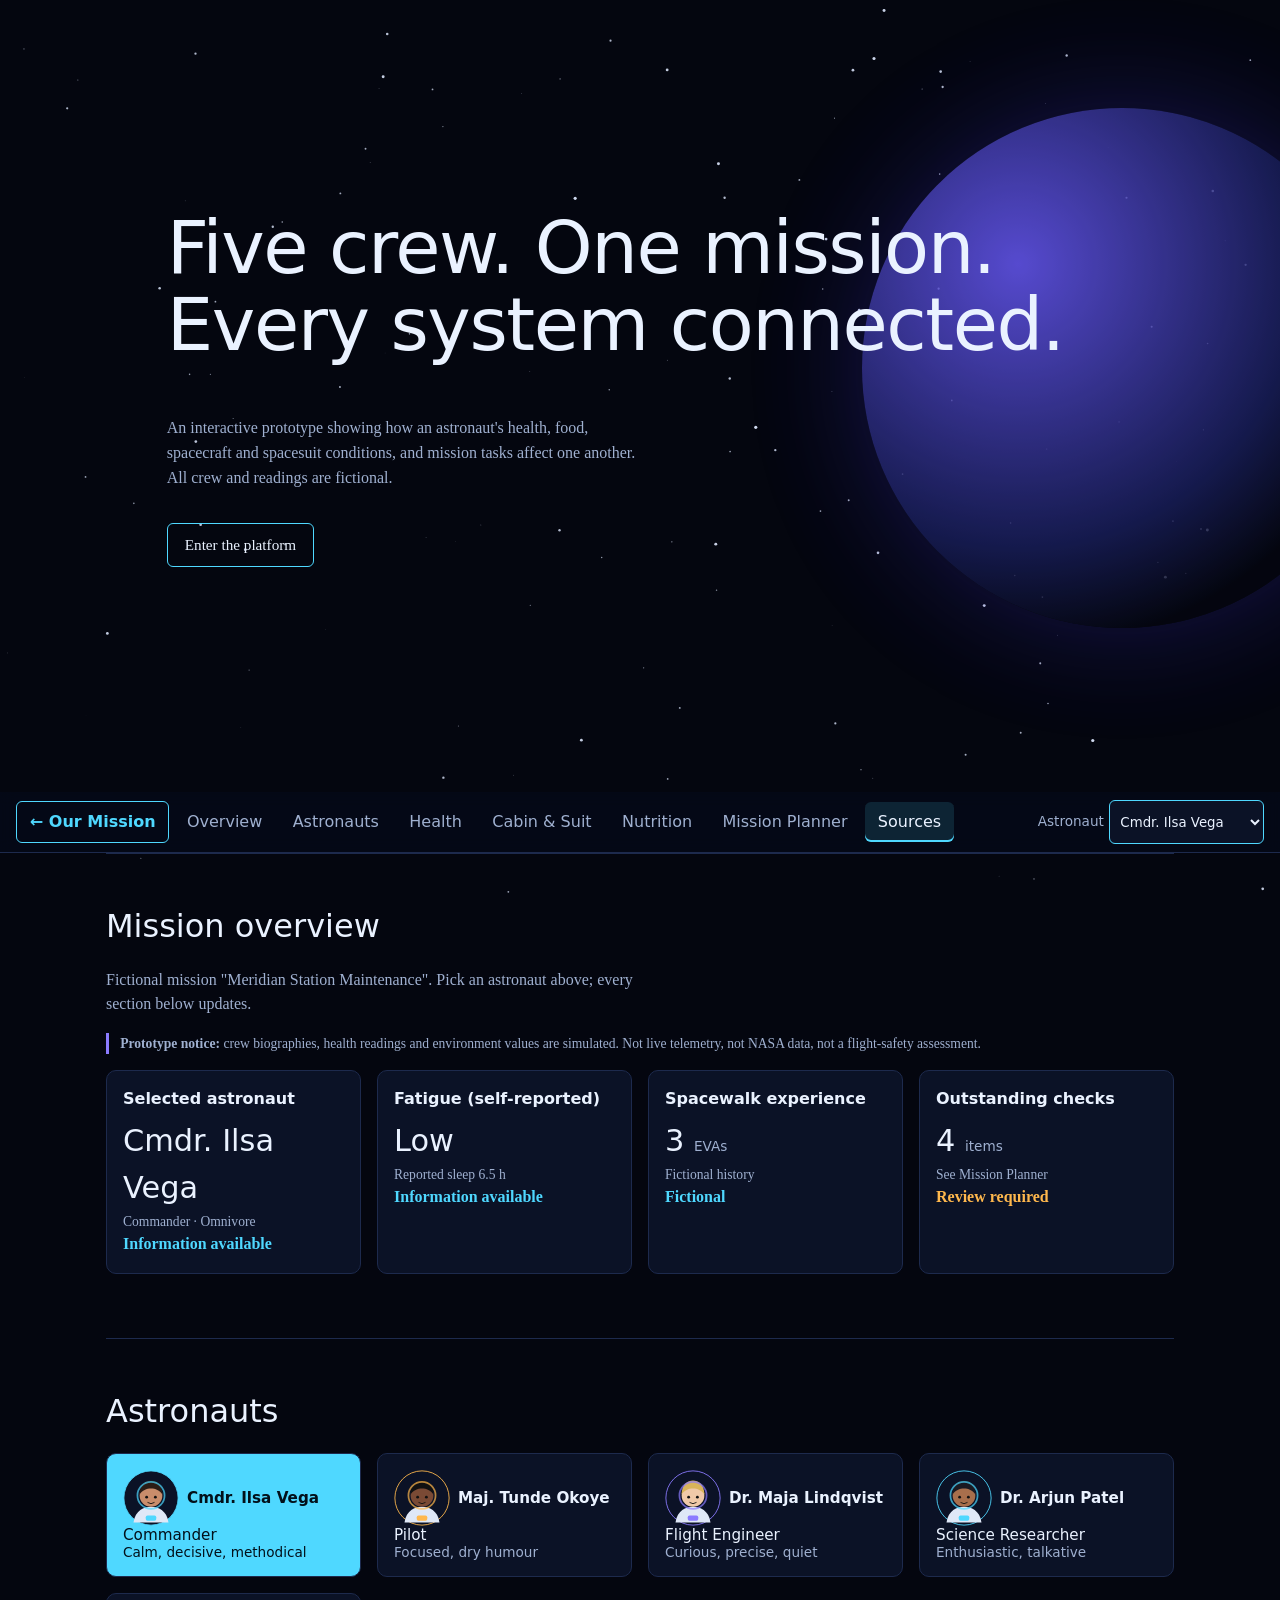
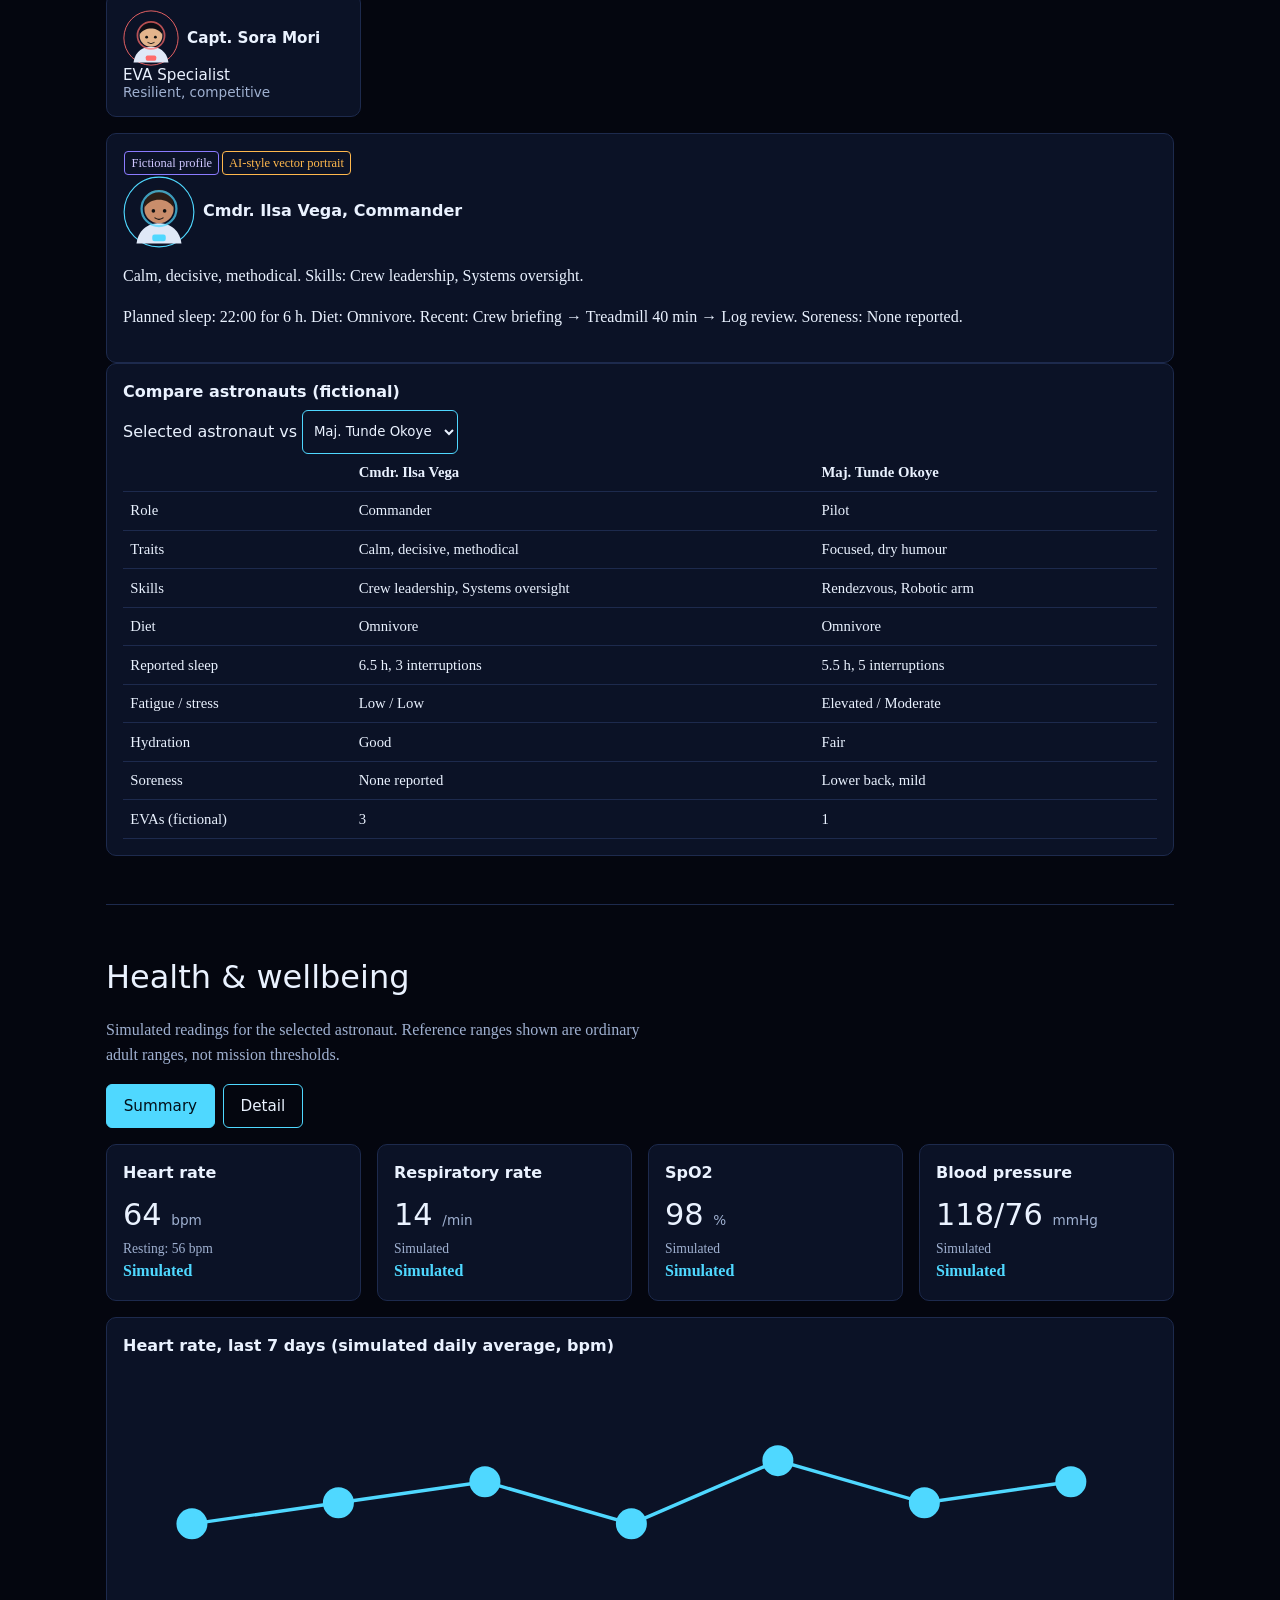
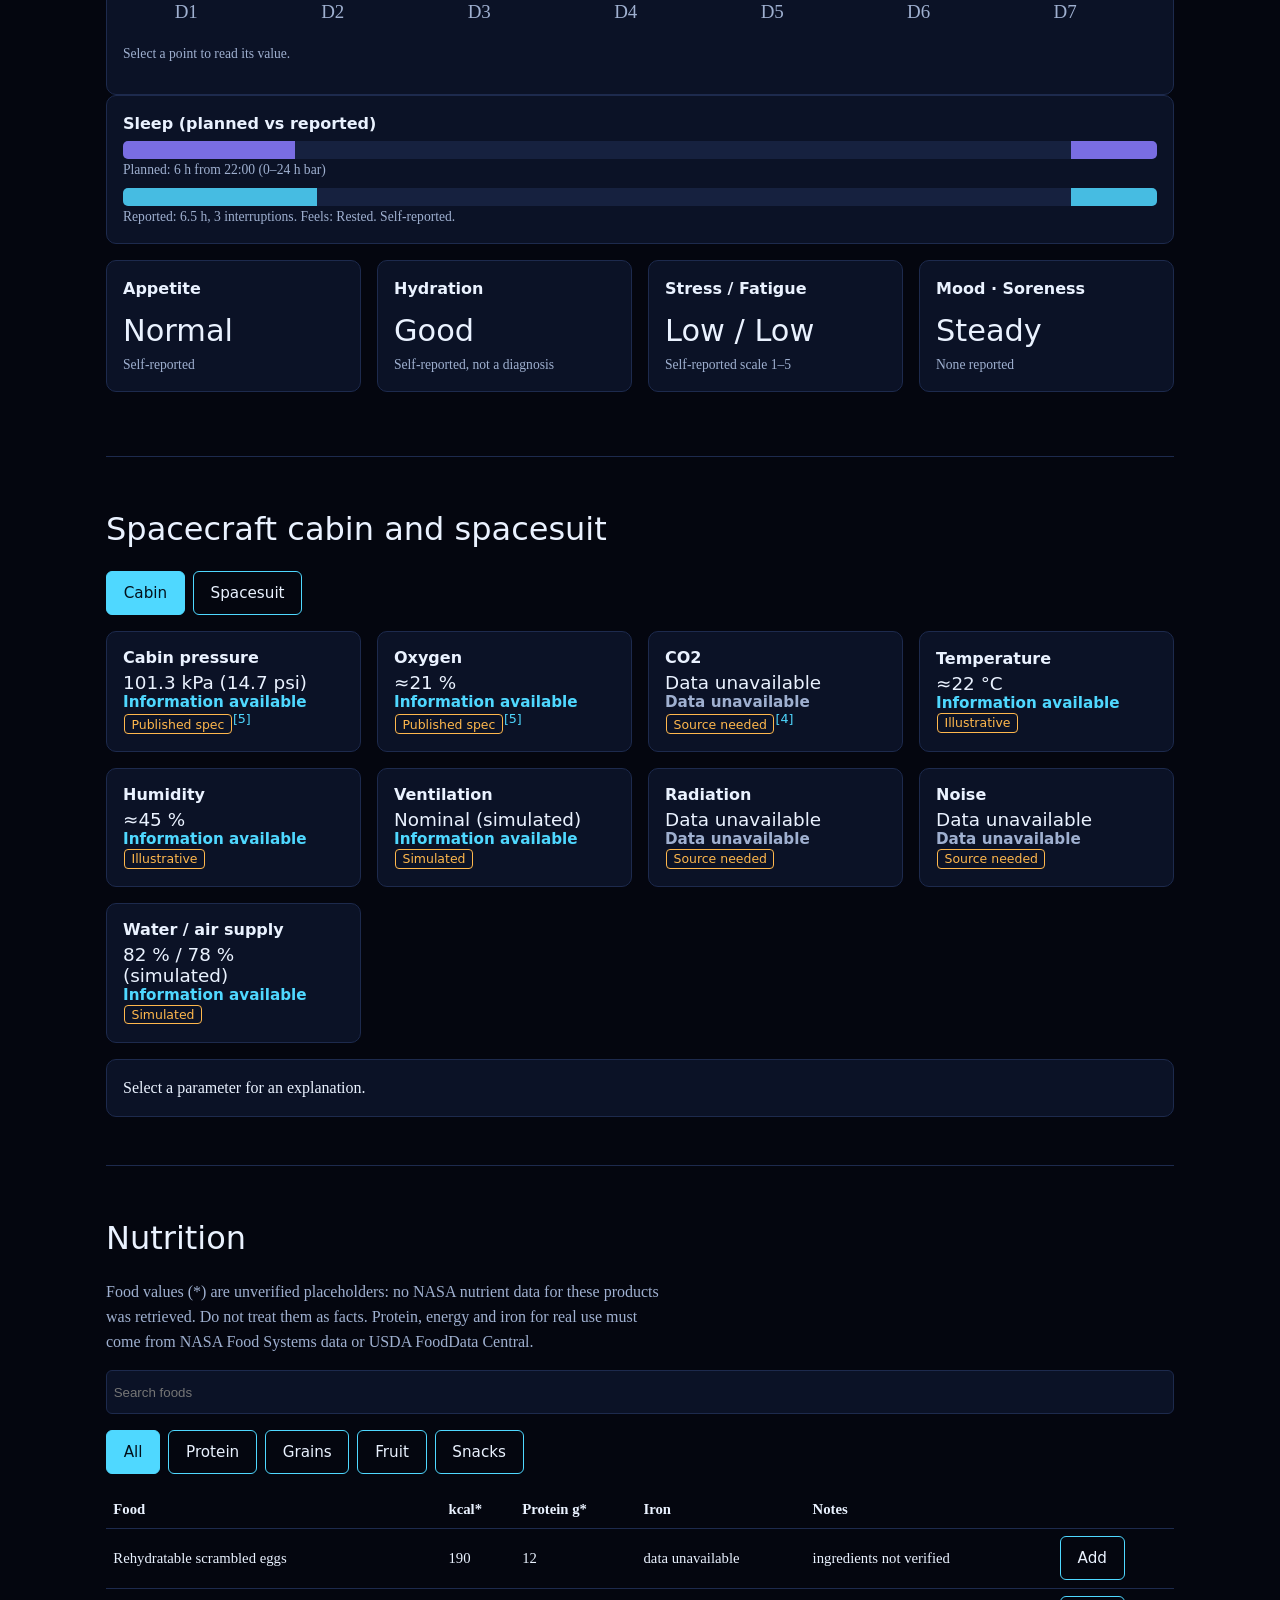
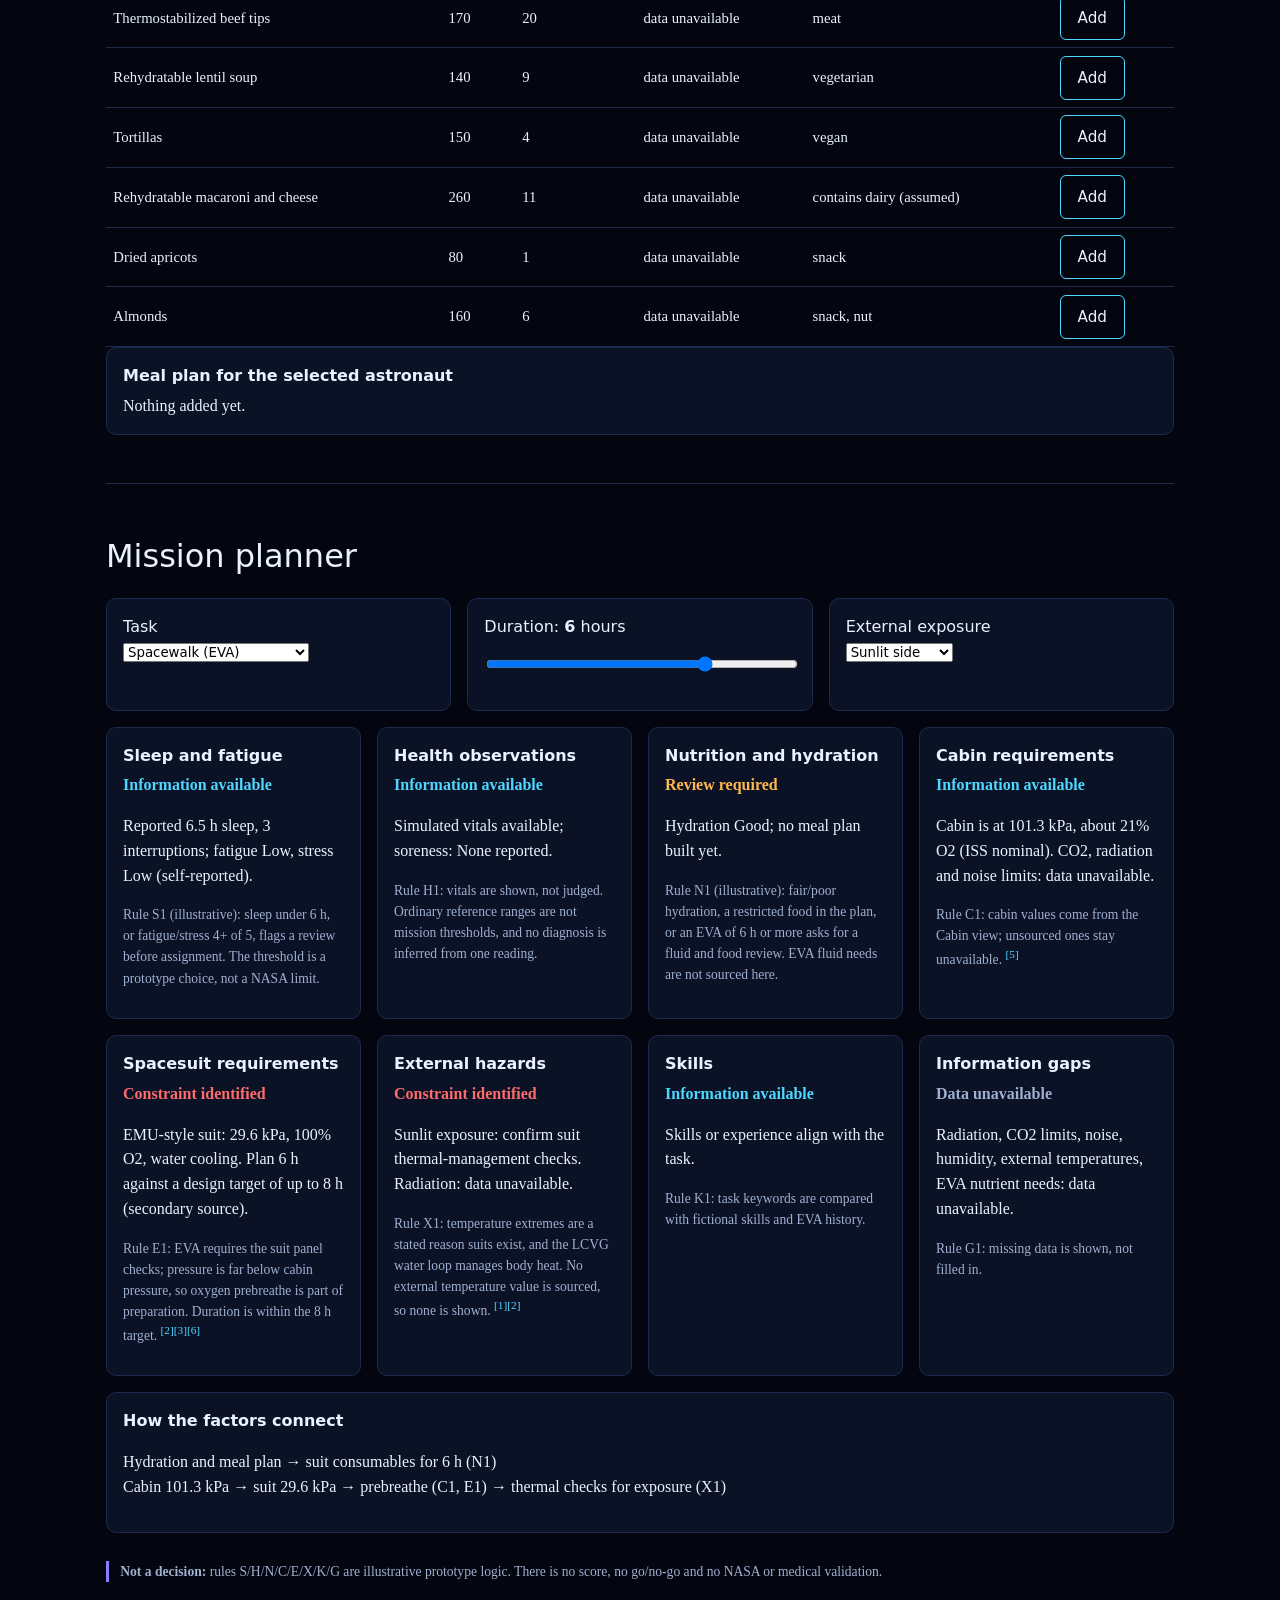
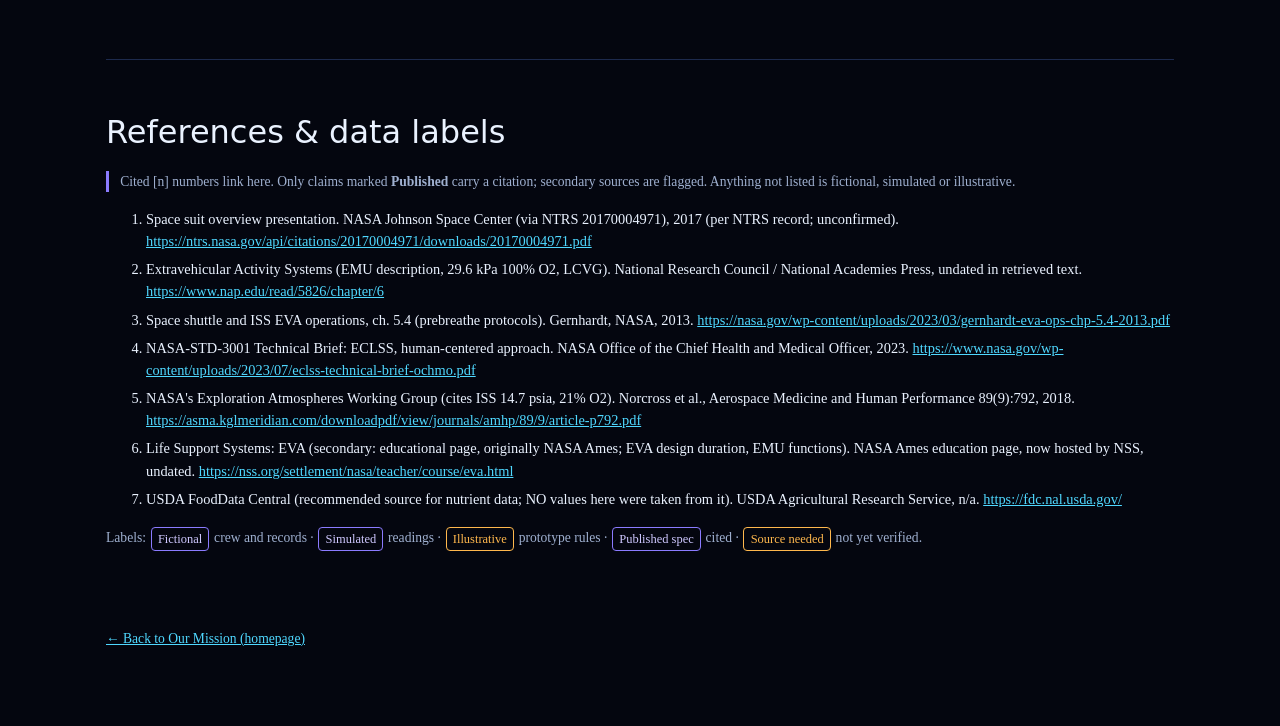
==== platform.html @ 0f28cec6 "Add files via upload" ====
<!DOCTYPE html><html lang="en"><head><meta charset="utf-8"><meta name="viewport" content="width=device-width,initial-scale=1,viewport-fit=cover"><title>Interactive Platform | Orbital Readiness (fictional prototype)</title><meta name="description" content="Prototype: astronaut health, nutrition, environment and mission readiness. All data fictional.">
<link rel="stylesheet" href="platform.css"></head><body>
<a class="skip" href="#overview">Skip to platform</a><canvas id="stars" aria-hidden="true"></canvas><div class="planet" aria-hidden="true"></div>
<header class="hero"><h1>Five crew. One mission. Every system connected.</h1>
<p>An interactive prototype showing how an astronaut's health, food, spacecraft and spacesuit conditions, and mission tasks affect one another. All crew and readings are fictional.</p>
<p><a class="btn" href="#overview" style="text-decoration:none;display:inline-block;width:max-content">Enter the platform</a></p></header>
<nav aria-label="Platform sections"><a class="back" href="index.html">&larr; Our Mission</a><a href="#overview">Overview</a><a href="#astronauts">Astronauts</a><a href="#health">Health</a><a href="#cabin">Cabin &amp; Suit</a><a href="#nutrition">Nutrition</a><a href="#planner">Mission Planner</a><a href="#sources">Sources</a>
<label class="u" for="who" style="margin-left:auto">Astronaut</label><select id="who" style="margin-left:0"></select></nav>
<main>
<section id="overview"><h2>Mission overview</h2><p class="sub">Fictional mission "Meridian Station Maintenance". Pick an astronaut above; every section below updates.</p><div class="note"><b>Prototype notice:</b> crew biographies, health readings and environment values are simulated. Not live telemetry, not NASA data, not a flight-safety assessment.</div><div class="grid" id="ovgrid"></div></section>
<section id="astronauts"><h2>Astronauts</h2><div class="grid" id="crew"></div><div class="card" id="prof"></div><div class="card"><h3>Compare astronauts (fictional)</h3><label for="cmp">Selected astronaut vs </label><select id="cmp" style="background:var(--panel);color:var(--tx);border:1px solid var(--cy);padding:.5em;border-radius:6px;min-height:44px"></select><div class="wrap"><table id="cmpt"></table></div></div></section>
<section id="health"><h2>Health &amp; wellbeing</h2><p class="sub">Simulated readings for the selected astronaut. Reference ranges shown are ordinary adult ranges, not mission thresholds.</p>
<div class="tabs" role="group" aria-label="View"><button id="vsum" aria-pressed="true">Summary</button><button id="vdet" aria-pressed="false">Detail</button></div>
<div class="grid" id="vitals"></div><div class="card"><h3>Heart rate, last 7 days (simulated daily average, bpm)</h3><div id="hrchart"></div><p class="u" id="hrread">Select a point to read its value.</p></div>
<div class="card"><h3>Sleep (planned vs reported)</h3><div id="sleep"></div></div><div class="grid" id="well"></div></section>
<section id="cabin"><h2>Spacecraft cabin and spacesuit</h2><div class="tabs"><button id="tc" aria-pressed="true">Cabin</button><button id="ts" aria-pressed="false">Spacesuit</button></div><div class="grid" id="env"></div><div class="card" id="envx">Select a parameter for an explanation.</div><div class="card" id="suitdiag" hidden><h3>Spacesuit life-support schematic (EMU-style, simplified, not to scale)</h3><div id="suitsvg"></div><div id="suitx" aria-live="polite">Select a component.</div></div></section>
<section id="nutrition"><h2>Nutrition</h2><p class="sub">Food values (*) are unverified placeholders: no NASA nutrient data for these products was retrieved. Do not treat them as facts. Protein, energy and iron for real use must come from NASA Food Systems data or USDA FoodData Central.</p>
<input type="search" id="q" placeholder="Search foods" aria-label="Search foods"><div class="tabs" id="cats"></div><div class="wrap"><table><thead><tr><th>Food</th><th>kcal*</th><th>Protein g*</th><th>Iron</th><th>Notes</th><th></th></tr></thead><tbody id="foods"></tbody></table></div>
<div class="card"><h3>Meal plan for the selected astronaut</h3><div id="plan" aria-live="polite">Nothing added yet.</div></div></section>
<section id="planner"><h2>Mission planner</h2><div class="grid"><div class="card"><label for="mt">Task</label><br><select id="mt"><option value="eva">Spacewalk (EVA)</option><option value="exp">Science experiment</option><option value="mnt">Equipment maintenance</option></select></div>
<div class="card"><label for="dur">Duration: <b id="dv">6</b> hours</label><input type="range" id="dur" min="1" max="8" value="6"></div>
<div class="card"><label for="sun">External exposure</label><br><select id="sun"><option value="sun">Sunlit side</option><option value="shade">Shadow side</option></select></div></div>
<div class="grid" id="assess"></div></section>
<section id="sources"><h2>References &amp; data labels</h2><div class="note">Cited [n] numbers link here. Only claims marked <b>Published</b> carry a citation; secondary sources are flagged. Anything not listed is fictional, simulated or illustrative.</div><ol class="refs" id="refs"></ol><p class="u">Labels: <span class="tag">Fictional</span> crew and records · <span class="tag">Simulated</span> readings · <span class="tag f">Illustrative</span> prototype rules · <span class="tag">Published spec</span> cited · <span class="tag f">Source needed</span> not yet verified.</p></section>
<p class="u"><a href="index.html">&larr; Back to Our Mission (homepage)</a></p></main>
<script src="platform.js"></script></body></html>
---- platform.css ----
:root{--bg:#04060f;--panel:#0b1226;--line:#1d2a4d;--tx:#eaf2ff;--mut:#9fb0d0;--cy:#4fd8ff;--vi:#8b7bff;--am:#ffb84d;--rd:#ff6b6b;box-sizing:border-box;padding-top:env(safe-area-inset-top,0px);padding-bottom:env(safe-area-inset-bottom,0px)}
*{box-sizing:border-box}html{scroll-padding-top:90px;scroll-behavior:smooth}
body{margin:0;background:radial-gradient(1200px 600px at 80% -10%,#1a1450 0,transparent 60%),var(--bg);color:var(--tx);font:16px/1.55 Georgia,"Iowan Old Style",serif}
h1,h2,h3,nav,button,select,label,.k{font-family:"Gill Sans","Trebuchet MS",system-ui,sans-serif}
canvas#stars{position:fixed;inset:0;z-index:-1;width:100%;height:100%}
.hero{min-height:88vh;display:grid;align-content:center;padding:6vw;max-width:1100px;margin:auto}
.hero h1{font-size:clamp(2.2rem,6vw,4.6rem);line-height:1.05;margin:0 0 .5em;font-weight:300;letter-spacing:-.02em}
.hero p{max-width:60ch;color:var(--mut)}
.planet{position:absolute;right:-8vw;top:12vh;width:42vw;height:42vw;max-width:520px;max-height:520px;border-radius:50%;background:radial-gradient(circle at 30% 30%,#6c5cff,#1a1f5c 55%,#05060f 75%);box-shadow:0 0 120px #3b2fd066;z-index:-1;opacity:.8}
.btn,button{background:transparent;color:var(--tx);border:1px solid var(--cy);padding:.6em 1.1em;border-radius:6px;cursor:pointer;font-size:.95rem;min-height:44px}
.btn:hover,button:hover{background:#4fd8ff22}button[aria-pressed=true],button.on{background:var(--cy);color:#02101a}
:focus-visible{outline:3px solid var(--am);outline-offset:2px}
nav{position:sticky;top:0;z-index:5;background:#050917ee;backdrop-filter:blur(8px);border-bottom:1px solid var(--line);display:flex;gap:.3rem;flex-wrap:wrap;padding:.5rem 1rem;align-items:center}
nav a{color:var(--mut);text-decoration:none;padding:.5em .8em;border-radius:6px}nav a.on{color:var(--tx);background:#4fd8ff22;box-shadow:inset 0 -2px var(--cy)}
nav select{margin-left:auto;background:var(--panel);color:var(--tx);border:1px solid var(--cy);padding:.5em;border-radius:6px;min-height:44px}
main{max-width:1100px;margin:auto;padding:0 1rem 4rem}section{padding:3rem 0;border-top:1px solid var(--line)}
h2{font-weight:300;font-size:2rem;margin:0 0 .3em}.sub{color:var(--mut);max-width:70ch}
.grid{display:grid;gap:1rem;grid-template-columns:repeat(auto-fit,minmax(230px,1fr));margin:1rem 0}
.card{background:var(--panel);border:1px solid var(--line);border-radius:10px;padding:1rem}
.card h3{margin:0 0 .3rem;font-size:1rem;font-weight:600}.big{font-size:1.9rem;font-family:system-ui}.u{color:var(--mut);font-size:.85rem}
.tag{display:inline-block;font-size:.78rem;border:1px solid var(--vi);color:#cfc8ff;border-radius:4px;padding:.1em .5em;margin:.1em}
.tag.f{border-color:var(--am);color:var(--am)}.st{font-weight:600}.st.ok{color:var(--cy)}.st.rv{color:var(--am)}.st.ct{color:var(--rd)}.st.na{color:var(--mut)}
.bar{height:10px;background:#16213f;border-radius:5px;overflow:hidden}.bar i{display:block;height:100%;background:var(--cy);transition:width .5s}
svg text{fill:var(--mut);font-size:11px}.tabs{display:flex;gap:.5rem;flex-wrap:wrap;margin:1rem 0}
table{width:100%;border-collapse:collapse}td,th{padding:.5em;border-bottom:1px solid var(--line);text-align:left;font-size:.92rem}
input[type=search],input[type=range]{width:100%;min-height:44px}input[type=search]{background:var(--panel);color:var(--tx);border:1px solid var(--line);border-radius:6px;padding:.5em}
.wrap{overflow-x:auto}.note{font-size:.85rem;color:var(--mut);border-left:3px solid var(--vi);padding-left:.7rem;margin:.8rem 0}
.hero>*{animation:in .9s both}@keyframes in{from{opacity:0;transform:translateY(14px)}}
@media(prefers-reduced-motion:reduce){*{animation:none!important;transition:none!important;scroll-behavior:auto!important}}
.pt{vertical-align:middle;margin-right:.5rem;flex:none}button.on .u{color:#02101a}
.part{fill:#0f1a38;stroke:#5a79c9;stroke-width:2;cursor:pointer;transition:fill .3s,stroke .3s}.part.on,.part:focus-visible{stroke:var(--cy);fill:#13264d}.lc{fill:none!important}
#suitsvg text{pointer-events:none;text-anchor:middle}.refs li{margin:.4em 0;font-size:.9rem}a{color:var(--cy)}sup a{text-decoration:none}
@media(max-width:600px){.hero{padding:10vw 5vw}h2{font-size:1.6rem}td,th{font-size:.82rem;padding:.4em .3em}}
.back{color:var(--cy)!important;border:1px solid var(--cy);font-weight:600}.skip{position:absolute;left:-999px}.skip:focus{left:0;background:var(--cy);color:#000;padding:.6em 1em;z-index:20}
body{overflow-x:hidden}a,li{overflow-wrap:anywhere}
html,body{overflow-x:clip}
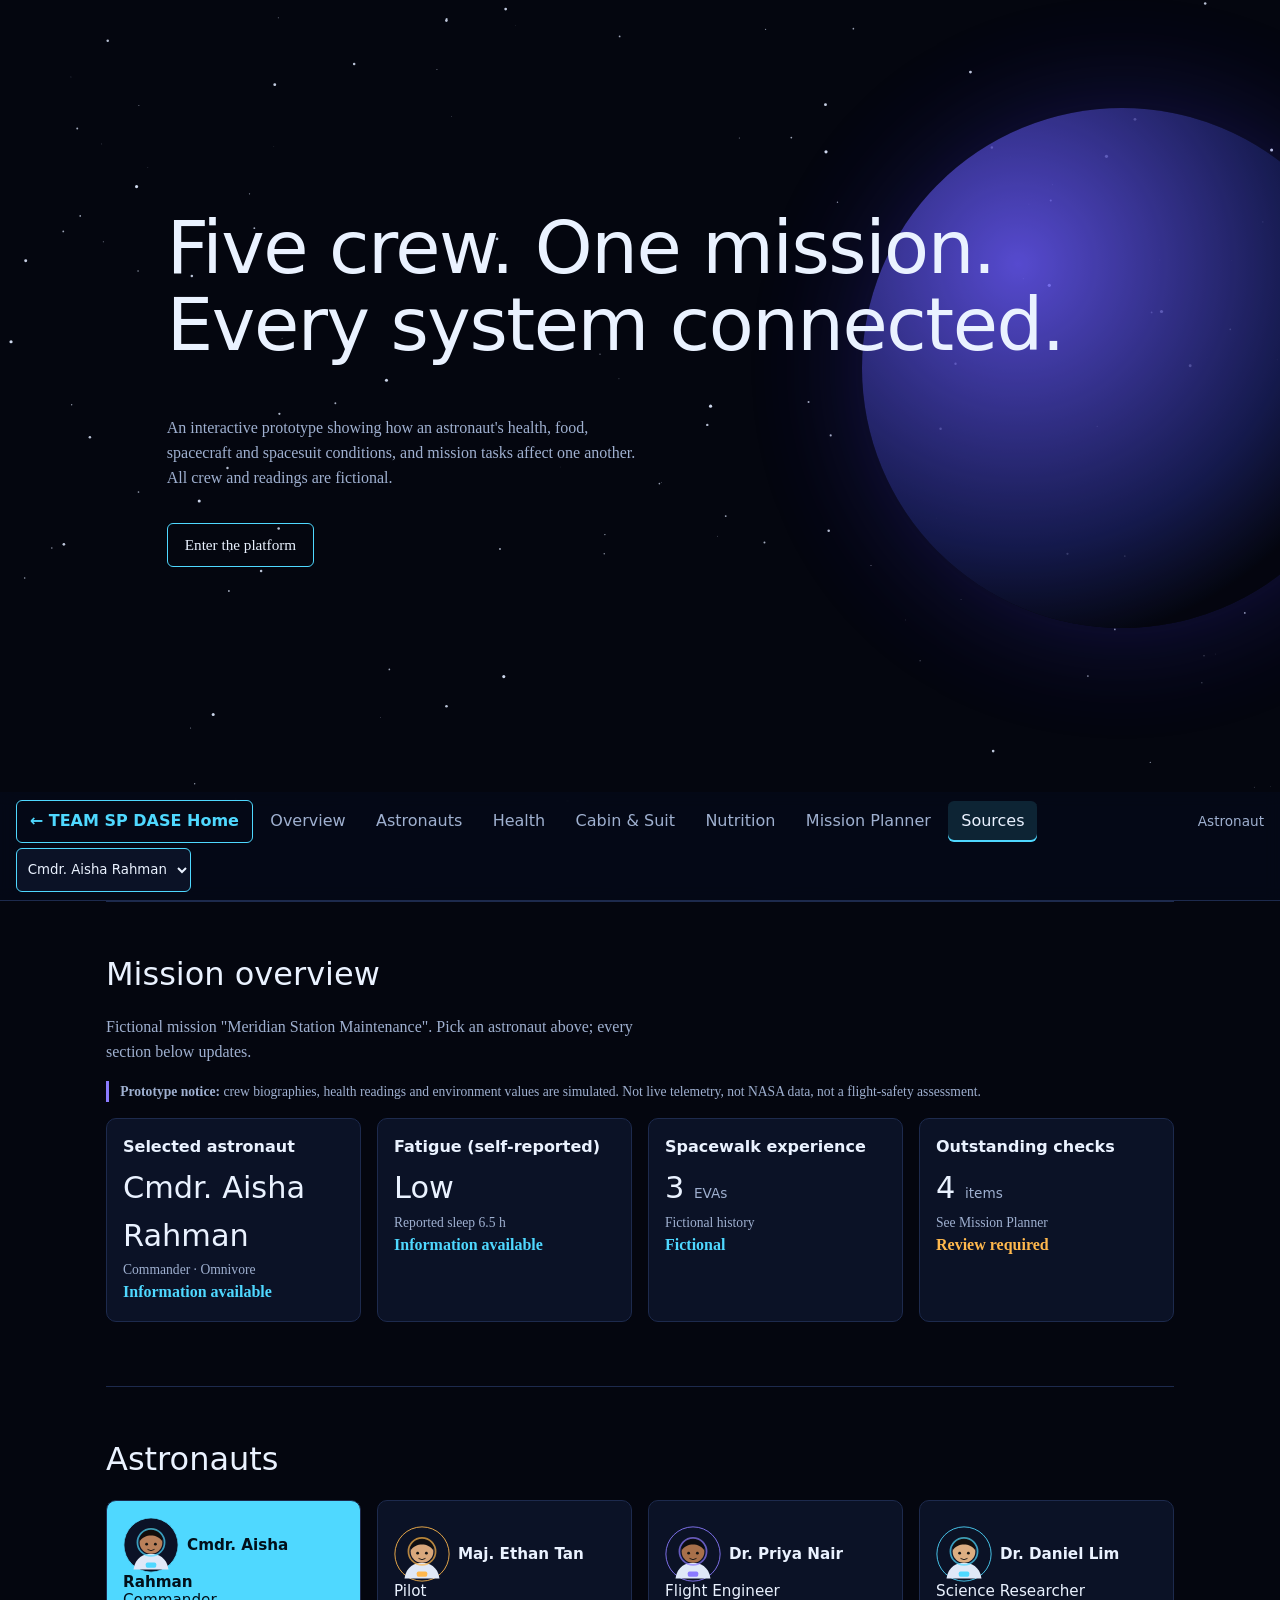
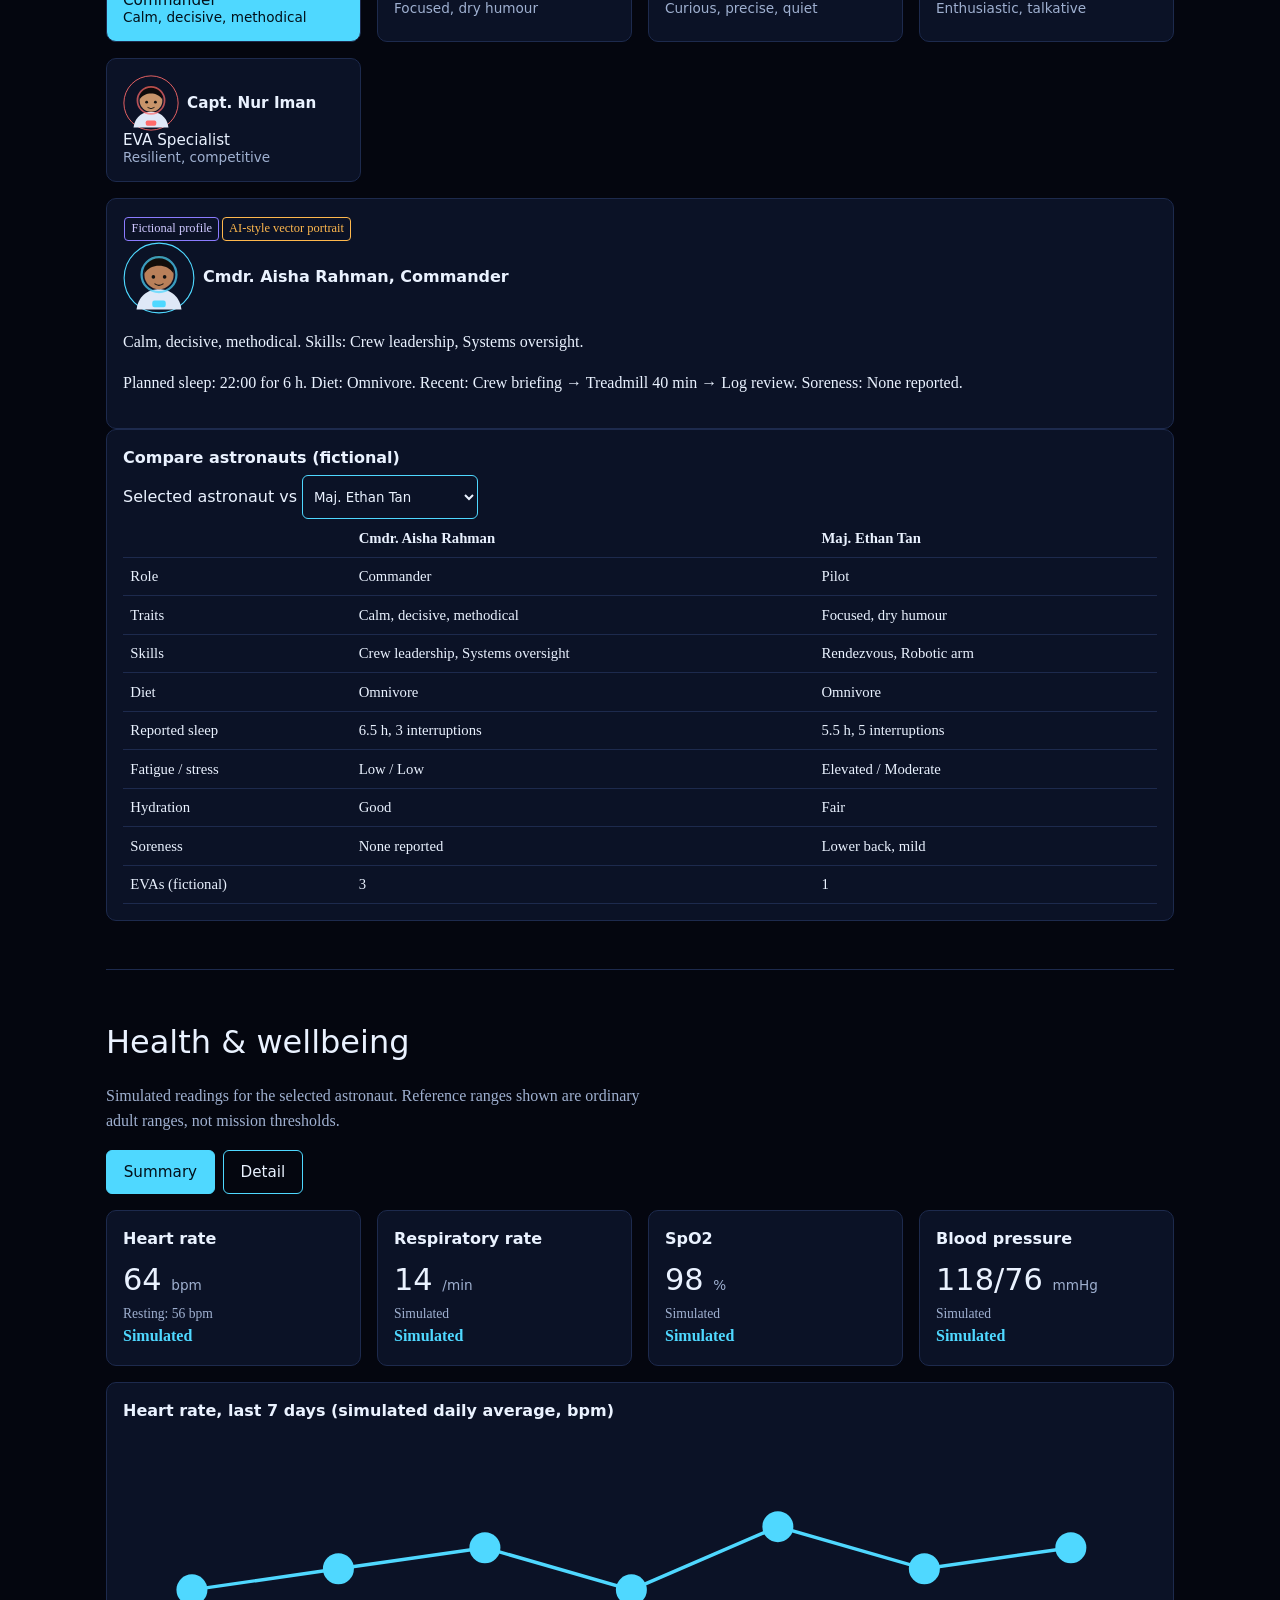
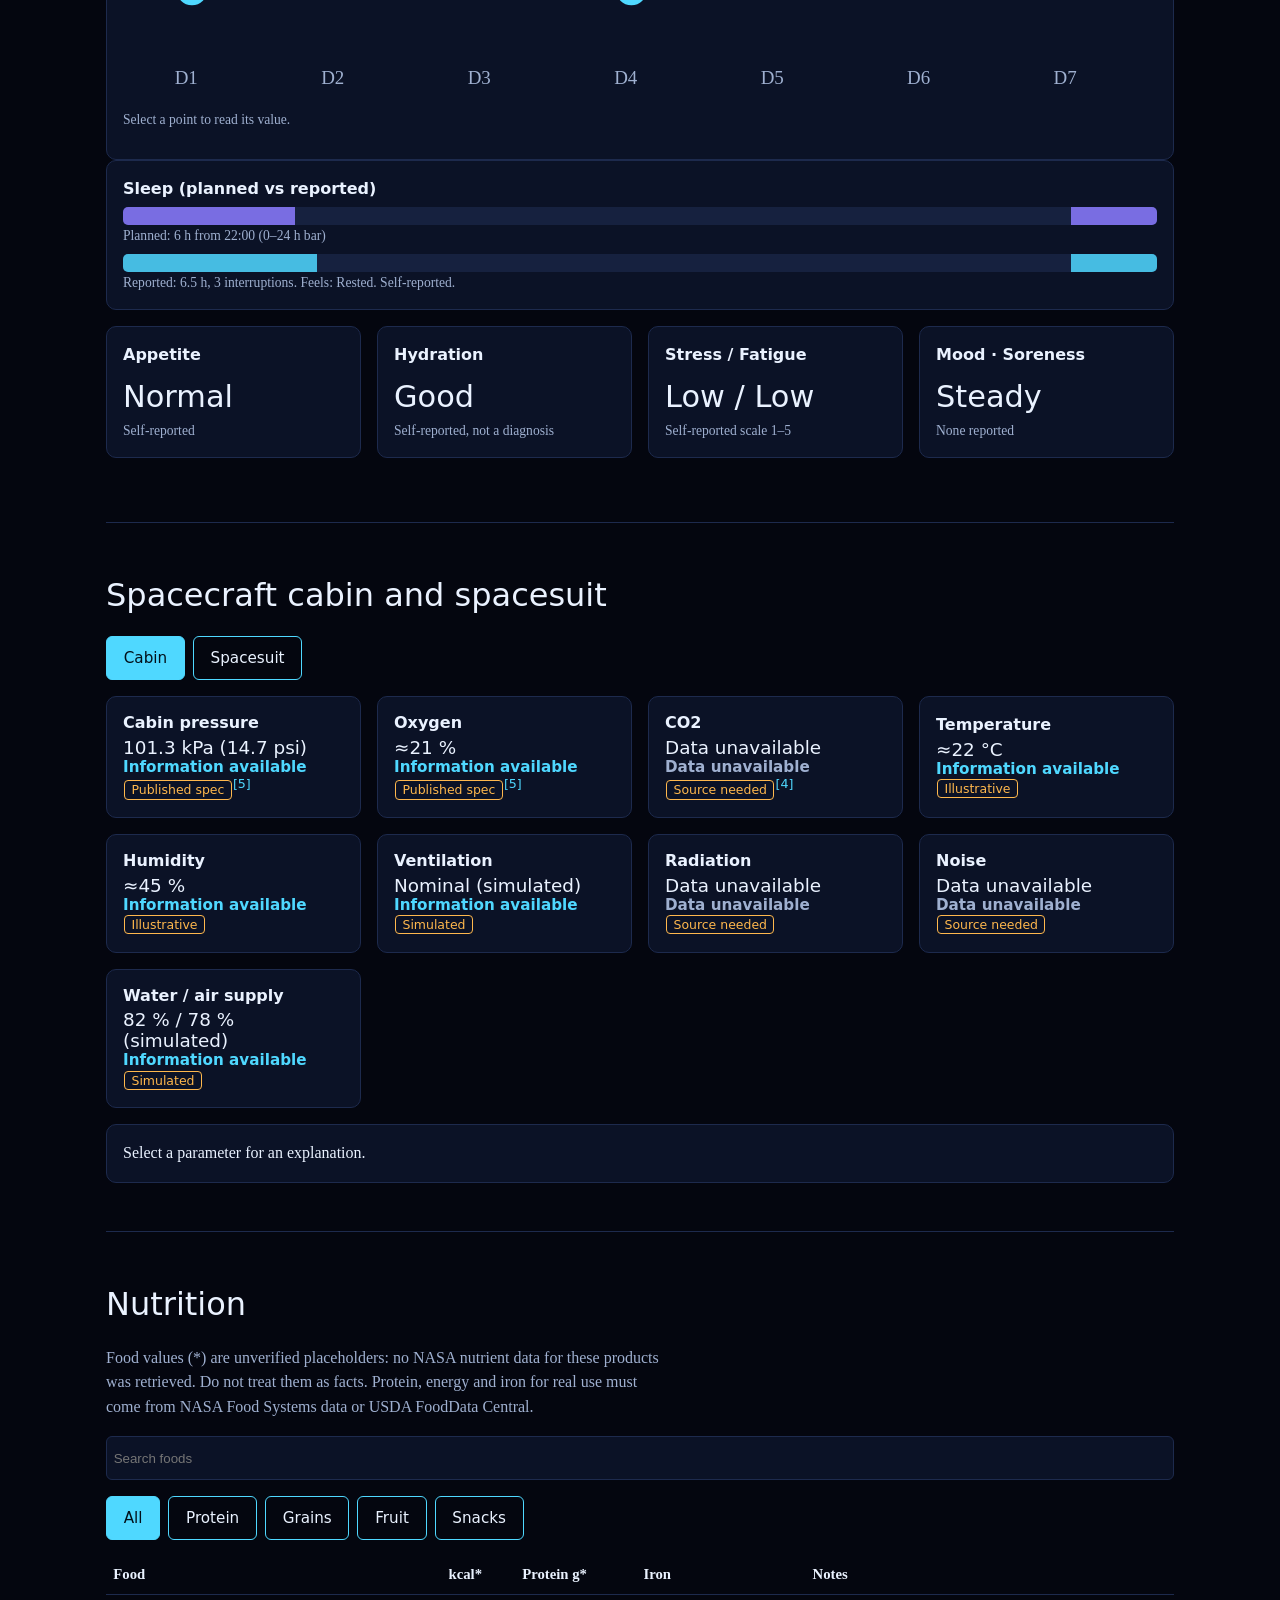
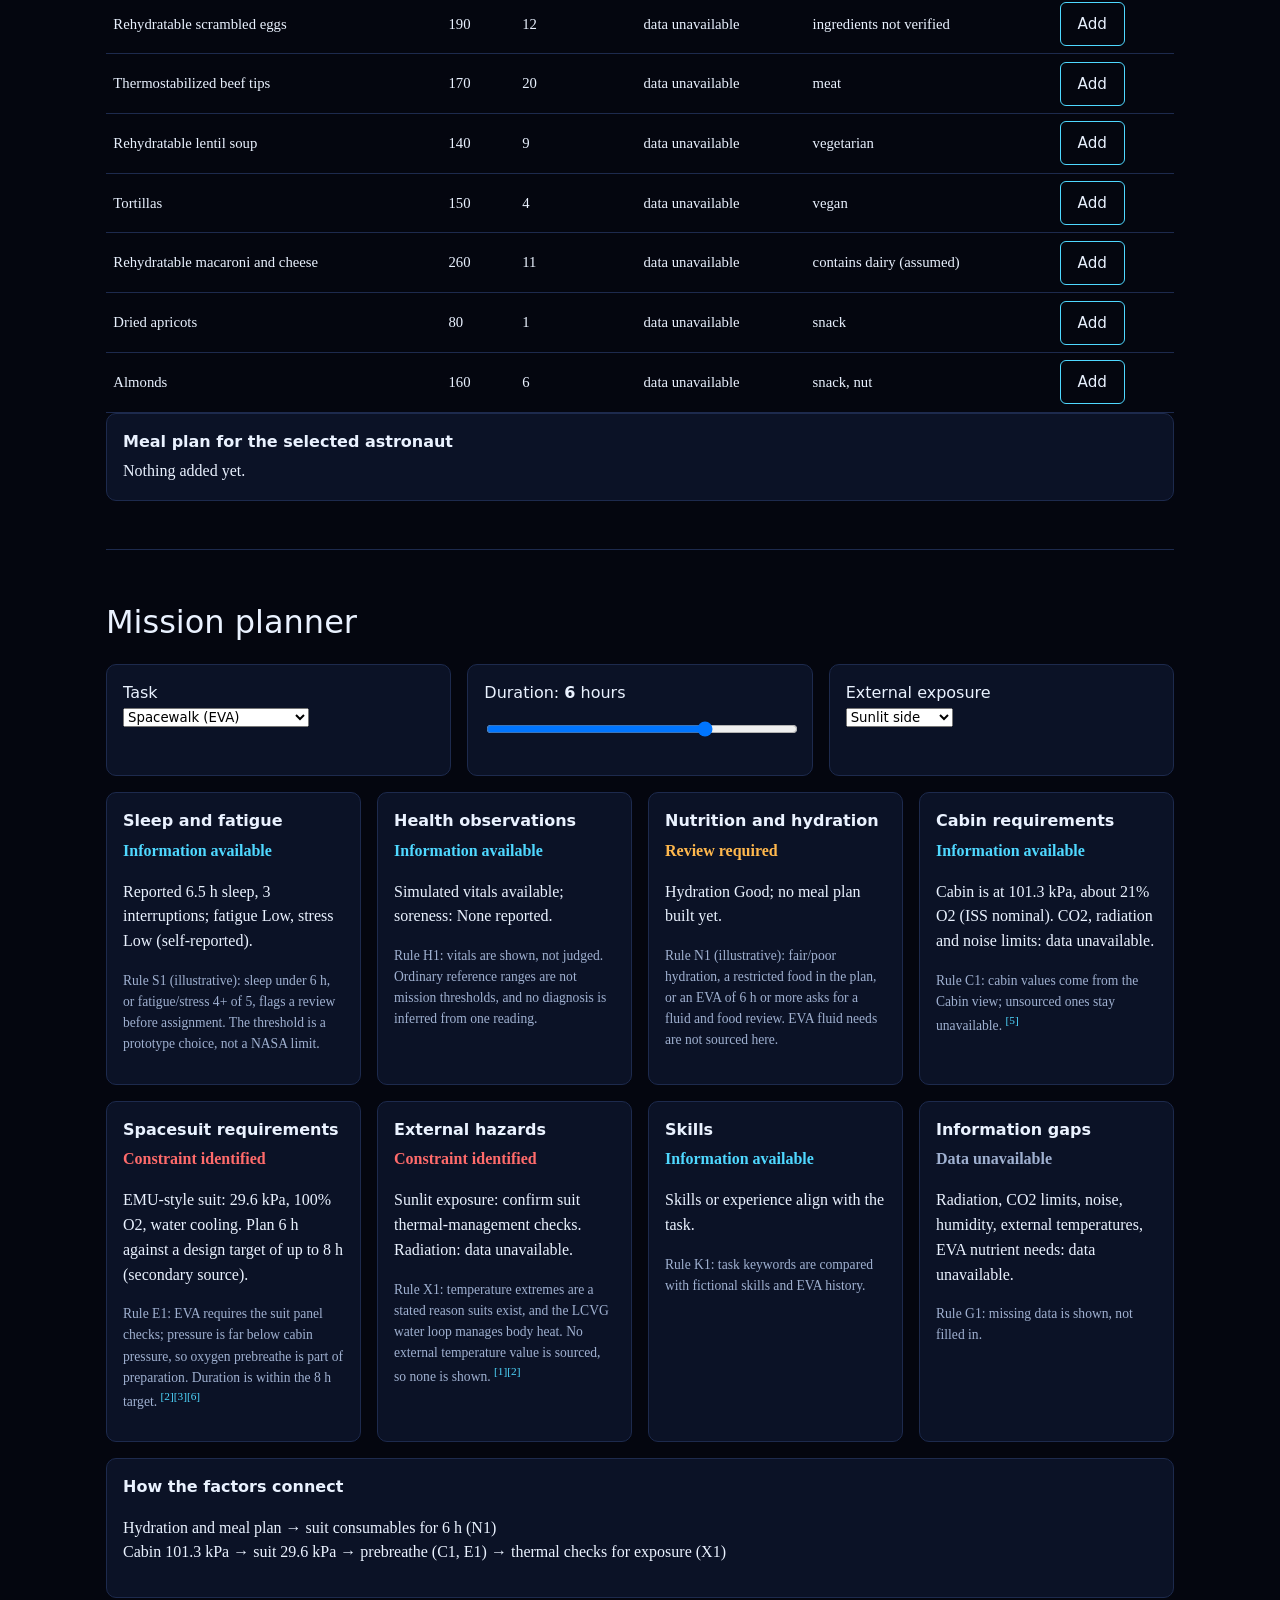
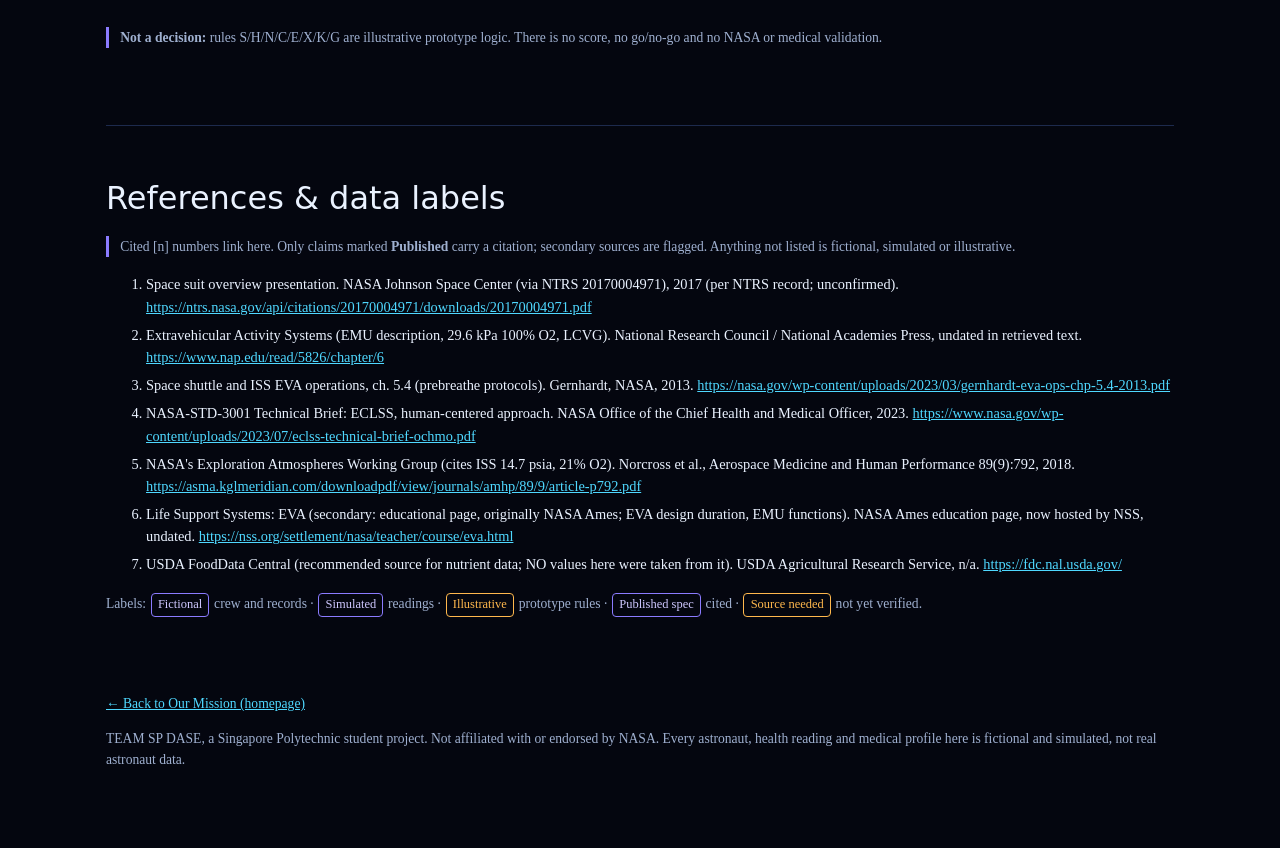
==== commit 4b93b422: "Add files via upload" ====
--- a/platform.html
+++ b/platform.html
@@ -4,7 +4,7 @@
 <header class="hero"><h1>Five crew. One mission. Every system connected.</h1>
 <p>An interactive prototype showing how an astronaut's health, food, spacecraft and spacesuit conditions, and mission tasks affect one another. All crew and readings are fictional.</p>
 <p><a class="btn" href="#overview" style="text-decoration:none;display:inline-block;width:max-content">Enter the platform</a></p></header>
-<nav aria-label="Platform sections"><a class="back" href="index.html">&larr; Our Mission</a><a href="#overview">Overview</a><a href="#astronauts">Astronauts</a><a href="#health">Health</a><a href="#cabin">Cabin &amp; Suit</a><a href="#nutrition">Nutrition</a><a href="#planner">Mission Planner</a><a href="#sources">Sources</a>
+<nav aria-label="Platform sections"><a class="back" href="index.html">&larr; TEAM SP DASE Home</a><a href="#overview">Overview</a><a href="#astronauts">Astronauts</a><a href="#health">Health</a><a href="#cabin">Cabin &amp; Suit</a><a href="#nutrition">Nutrition</a><a href="#planner">Mission Planner</a><a href="#sources">Sources</a>
 <label class="u" for="who" style="margin-left:auto">Astronaut</label><select id="who" style="margin-left:0"></select></nav>
 <main>
 <section id="overview"><h2>Mission overview</h2><p class="sub">Fictional mission "Meridian Station Maintenance". Pick an astronaut above; every section below updates.</p><div class="note"><b>Prototype notice:</b> crew biographies, health readings and environment values are simulated. Not live telemetry, not NASA data, not a flight-safety assessment.</div><div class="grid" id="ovgrid"></div></section>
@@ -22,5 +22,5 @@
 <div class="card"><label for="sun">External exposure</label><br><select id="sun"><option value="sun">Sunlit side</option><option value="shade">Shadow side</option></select></div></div>
 <div class="grid" id="assess"></div></section>
 <section id="sources"><h2>References &amp; data labels</h2><div class="note">Cited [n] numbers link here. Only claims marked <b>Published</b> carry a citation; secondary sources are flagged. Anything not listed is fictional, simulated or illustrative.</div><ol class="refs" id="refs"></ol><p class="u">Labels: <span class="tag">Fictional</span> crew and records · <span class="tag">Simulated</span> readings · <span class="tag f">Illustrative</span> prototype rules · <span class="tag">Published spec</span> cited · <span class="tag f">Source needed</span> not yet verified.</p></section>
-<p class="u"><a href="index.html">&larr; Back to Our Mission (homepage)</a></p></main>
+<p class="u"><a href="index.html">&larr; Back to Our Mission (homepage)</a></p><p class="u">TEAM SP DASE, a Singapore Polytechnic student project. Not affiliated with or endorsed by NASA. Every astronaut, health reading and medical profile here is fictional and simulated, not real astronaut data.</p></main>
 <script src="platform.js"></script></body></html>
